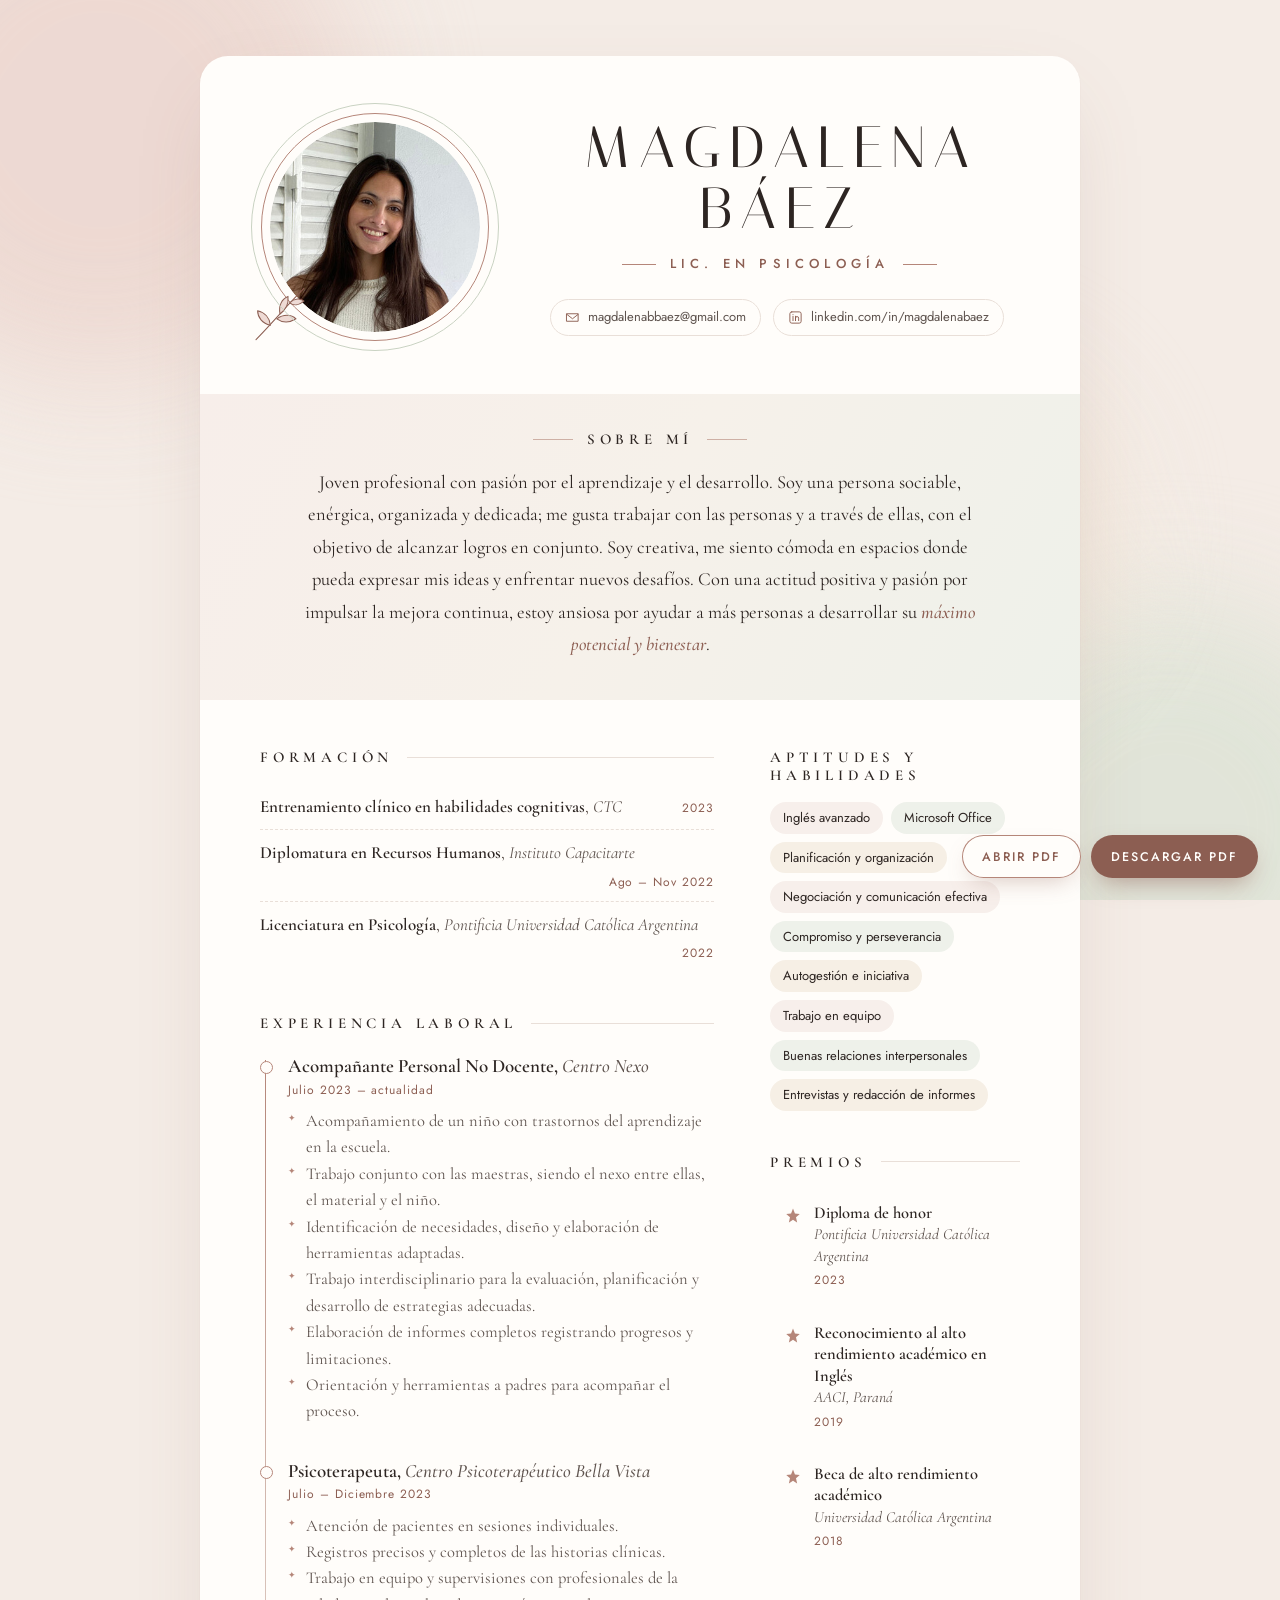
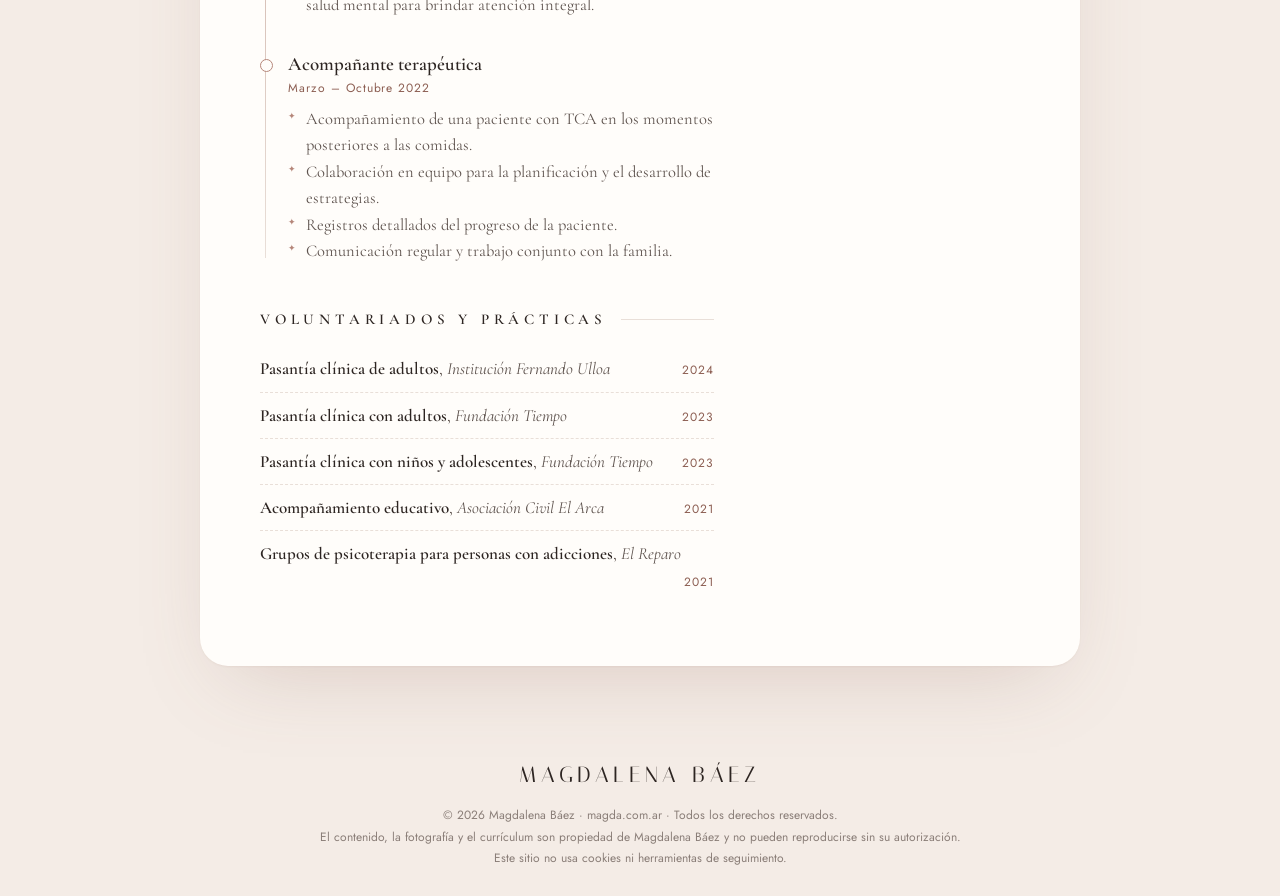
==== index.html @ 8ef75980 "feat: add resume page with intro animation" ====
<!DOCTYPE html>
<html lang="es">
<head>
<meta charset="UTF-8">
<meta name="viewport" content="width=device-width, initial-scale=1.0">
<title>Magdalena Báez — Lic. en Psicología</title>
<meta name="description" content="Currículum de Magdalena Báez, Licenciada en Psicología (Pontificia Universidad Católica Argentina).">
<link rel="icon" href="favicon.svg" type="image/svg+xml">
<link rel="icon" href="favicon-32.png" type="image/png" sizes="32x32">
<link rel="apple-touch-icon" href="apple-touch-icon.png">
<meta name="theme-color" content="#f4ece6">
<link rel="preconnect" href="https://fonts.googleapis.com">
<link rel="preconnect" href="https://fonts.gstatic.com" crossorigin>
<link href="https://fonts.googleapis.com/css2?family=Italiana&family=Cormorant+Garamond:ital,wght@0,400;0,500;0,600;1,400;1,500&family=Jost:wght@300;400;500&display=swap" rel="stylesheet">
<link rel="stylesheet" href="styles.css">
</head>
<body>

<div class="intro" aria-hidden="true">
	<svg class="intro-ring" viewBox="0 0 200 200"><circle cx="100" cy="100" r="92"/></svg>
	<div class="intro-mono"><span>M</span><span>B</span></div>
	<p class="intro-sub">Lic. en Psicología</p>
</div>

<div class="blobs" aria-hidden="true"><i></i><i></i><i></i></div>

<main class="sheet">

	<header class="top">
		<div class="photo">
			<img src="foto.jpg" alt="Magdalena Báez" width="330" height="411">
			<svg class="sprig" viewBox="0 0 80 80" aria-hidden="true"><path d="M10 72 C30 52 44 34 70 8"/><path d="M28 54 c-10 -2 -16 -10 -16 -18 c9 2 15 9 16 18Z"/><path d="M40 40 c-2 -10 2 -19 10 -22 c1 9 -3 17 -10 22Z"/><path d="M36 46 c8 -6 18 -6 24 0 c-8 5 -17 5 -24 0Z"/><path d="M52 26 c6 -6 14 -6 18 -2 c-6 5 -13 6 -18 2Z"/></svg>
		</div>
		<div class="id">
			<h1 class="name" aria-label="Magdalena Báez">Magdalena Báez</h1>
			<p class="role">Lic. en Psicología</p>
			<ul class="contact">
				<li><a href="mailto:magdalenabbaez@gmail.com"><svg viewBox="0 0 24 24" aria-hidden="true"><path d="M3 6h18v12H3z"/><path d="m3 7 9 7 9-7"/></svg>magdalenabbaez@gmail.com</a></li>
				<li><a href="https://www.linkedin.com/in/magdalenabaez" target="_blank" rel="noopener"><svg viewBox="0 0 24 24" aria-hidden="true"><rect x="3" y="3" width="18" height="18" rx="3"/><path d="M8 10v7M8 7v.01M12 17v-4a2.5 2.5 0 0 1 5 0v4M12 10v7"/></svg>linkedin.com/in/magdalenabaez</a></li>
			</ul>
		</div>
	</header>

	<section class="about r">
		<h2>Sobre mí</h2>
		<p>Joven profesional con pasión por el aprendizaje y el desarrollo. Soy una persona sociable, enérgica, organizada y dedicada; me gusta trabajar con las personas y a través de ellas, con el objetivo de alcanzar logros en conjunto. Soy creativa, me siento cómoda en espacios donde pueda expresar mis ideas y enfrentar nuevos desafíos. Con una actitud positiva y pasión por impulsar la mejora continua, estoy ansiosa por ayudar a más personas a desarrollar su <em>máximo potencial y bienestar</em>.</p>
	</section>

	<div class="cols">
		<div class="main">

			<section class="r">
				<h2>Formación</h2>
				<ul class="edu">
					<li><span><b>Entrenamiento clínico en habilidades cognitivas</b>, <i>CTC</i></span><span class="when">2023</span></li>
					<li><span><b>Diplomatura en Recursos Humanos</b>, <i>Instituto Capacitarte</i></span><span class="when">Ago – Nov 2022</span></li>
					<li><span><b>Licenciatura en Psicología</b>, <i>Pontificia Universidad Católica Argentina</i></span><span class="when">2022</span></li>
				</ul>
			</section>

			<section class="r">
				<h2>Experiencia laboral</h2>
				<div class="timeline">
					<article class="job">
						<h3>Acompañante Personal No Docente, <i>Centro Nexo</i></h3>
						<p class="when">Julio 2023 – actualidad</p>
						<ul>
							<li>Acompañamiento de un niño con trastornos del aprendizaje en la escuela.</li>
							<li>Trabajo conjunto con las maestras, siendo el nexo entre ellas, el material y el niño.</li>
							<li>Identificación de necesidades, diseño y elaboración de herramientas adaptadas.</li>
							<li>Trabajo interdisciplinario para la evaluación, planificación y desarrollo de estrategias adecuadas.</li>
							<li>Elaboración de informes completos registrando progresos y limitaciones.</li>
							<li>Orientación y herramientas a padres para acompañar el proceso.</li>
						</ul>
					</article>
					<article class="job">
						<h3>Psicoterapeuta, <i>Centro Psicoterapéutico Bella Vista</i></h3>
						<p class="when">Julio – Diciembre 2023</p>
						<ul>
							<li>Atención de pacientes en sesiones individuales.</li>
							<li>Registros precisos y completos de las historias clínicas.</li>
							<li>Trabajo en equipo y supervisiones con profesionales de la salud mental para brindar atención integral.</li>
						</ul>
					</article>
					<article class="job">
						<h3>Acompañante terapéutica</h3>
						<p class="when">Marzo – Octubre 2022</p>
						<ul>
							<li>Acompañamiento de una paciente con TCA en los momentos posteriores a las comidas.</li>
							<li>Colaboración en equipo para la planificación y el desarrollo de estrategias.</li>
							<li>Registros detallados del progreso de la paciente.</li>
							<li>Comunicación regular y trabajo conjunto con la familia.</li>
						</ul>
					</article>
				</div>
			</section>

			<section class="r">
				<h2>Voluntariados y prácticas</h2>
				<ul class="edu">
					<li><span><b>Pasantía clínica de adultos</b>, <i>Institución Fernando Ulloa</i></span><span class="when">2024</span></li>
					<li><span><b>Pasantía clínica con adultos</b>, <i>Fundación Tiempo</i></span><span class="when">2023</span></li>
					<li><span><b>Pasantía clínica con niños y adolescentes</b>, <i>Fundación Tiempo</i></span><span class="when">2023</span></li>
					<li><span><b>Acompañamiento educativo</b>, <i>Asociación Civil El Arca</i></span><span class="when">2021</span></li>
					<li><span><b>Grupos de psicoterapia para personas con adicciones</b>, <i>El Reparo</i></span><span class="when">2021</span></li>
				</ul>
			</section>

		</div>

		<aside class="side">
			<section class="r">
				<h2>Aptitudes y habilidades</h2>
				<ul class="chips">
					<li>Inglés avanzado</li>
					<li>Microsoft Office</li>
					<li>Planificación y organización</li>
					<li>Negociación y comunicación efectiva</li>
					<li>Compromiso y perseverancia</li>
					<li>Autogestión e iniciativa</li>
					<li>Trabajo en equipo</li>
					<li>Buenas relaciones interpersonales</li>
					<li>Entrevistas y redacción de informes</li>
				</ul>
			</section>

			<section class="r">
				<h2>Premios</h2>
				<ul class="awards">
					<li><b>Diploma de honor</b><i>Pontificia Universidad Católica Argentina</i><span class="when">2023</span></li>
					<li><b>Reconocimiento al alto rendimiento académico en Inglés</b><i>AACI, Paraná</i><span class="when">2019</span></li>
					<li><b>Beca de alto rendimiento académico</b><i>Universidad Católica Argentina</i><span class="when">2018</span></li>
				</ul>
			</section>
		</aside>
	</div>

</main>

<footer class="legal">
	<p class="sign">Magdalena Báez</p>
	<p>© <span class="year">2026</span> Magdalena Báez · magda.com.ar · Todos los derechos reservados.</p>
	<p>El contenido, la fotografía y el currículum son propiedad de Magdalena Báez y no pueden reproducirse sin su autorización.</p>
	<p>Este sitio no usa cookies ni herramientas de seguimiento.</p>
</footer>

<div class="actions">
	<a class="btn ghost" href="Magdalena-Baez-CV.pdf" target="_blank" rel="noopener">Abrir PDF</a>
	<a class="btn" href="Magdalena-Baez-CV.pdf" download>Descargar PDF</a>
</div>

<script>
document.querySelector('.year').textContent = new Date().getFullYear();

// Nombre letra por letra
const name = document.querySelector('.name');
let n = 0;
name.innerHTML = name.textContent.split(' ').map(w =>
	'<span class="word">' + [...w].map(c => `<span class="ch" aria-hidden="true" style="animation-delay:${2.05 + n++ * .045}s">${c}</span>`).join('') + '</span>'
).join(' ');

// Escalonado de las secciones
document.querySelectorAll('.r').forEach((el, i) => { el.style.animationDelay = `${2.5 + i * .12}s`; });

// La intro se saca del DOM cuando termina
const intro = document.querySelector('.intro');
intro.addEventListener('animationend', e => { if (e.target === intro) intro.remove(); });

// Los botones suben cuando aparece el footer
const actions = document.querySelector('.actions');
new IntersectionObserver(([e]) => {
	actions.style.translate = e.isIntersecting ? `0 -${Math.round(e.intersectionRect.height)}px` : '';
}, { threshold: [...Array(21).keys()].map(i => i / 20) }).observe(document.querySelector('.legal'));
</script>

</body>
</html>
---- styles.css ----
:root {
	--paper: #fffdfa;
	--desk: #f4ece6;
	--blush: #ecd6cf;
	--sage: #dde3d6;
	--sand: #f1e6d8;
	--rose: #b58679;
	--rose-deep: #8c5e52;
	--ink: #2d2522;
	--ink-soft: #5e534e;
	--line: #e9dfd8;
	--display: 'Italiana', serif;
	--serif: 'Cormorant Garamond', Georgia, serif;
	--sans: 'Jost', sans-serif;
	--ease: cubic-bezier(.2, .7, .1, 1);
	--soft: cubic-bezier(.65, 0, .35, 1);
}

* { margin: 0; padding: 0; box-sizing: border-box; }

body {
	background: var(--desk);
	min-height: 100vh;
	padding: 56px 16px 0;
	display: flex;
	flex-direction: column;
	font-family: var(--serif);
	color: var(--ink);
	-webkit-font-smoothing: antialiased;
	overflow-x: hidden;
}

a { color: inherit; text-decoration: none; }

::selection { background: var(--blush); }

/* ---------- Intro ---------- */

.intro {
	position: fixed;
	inset: 0;
	z-index: 50;
	background: var(--paper);
	display: grid;
	place-items: center;
	align-content: center;
	gap: 22px;
	animation: curtain 1s var(--soft) 1.7s both;
}

.intro-ring {
	position: absolute;
	width: 210px;
	height: 210px;
	top: 50%;
	left: 50%;
	translate: -50% calc(-50% - 18px);
	rotate: -90deg;
}

.intro-ring circle {
	fill: none;
	stroke: var(--rose);
	stroke-width: .8;
	stroke-dasharray: 580;
	stroke-dashoffset: 580;
	animation: draw 1.3s var(--soft) .1s forwards;
}

.intro-mono {
	font-family: var(--display);
	font-size: 74px;
	color: var(--ink);
	display: flex;
	gap: 6px;
	line-height: 1;
}

.intro-mono span { display: inline-block; animation: letterIn .9s var(--ease) both; }
.intro-mono span:nth-child(1) { animation-delay: .35s; }
.intro-mono span:nth-child(2) { animation-delay: .5s; }

.intro-sub {
	font-family: var(--sans);
	font-weight: 400;
	font-size: 11px;
	letter-spacing: .42em;
	text-transform: uppercase;
	color: var(--rose-deep);
	padding-left: .42em;
	animation: fade .8s ease .85s both;
}

/* ---------- Fondo ---------- */

.blobs { position: fixed; inset: 0; z-index: -1; overflow: hidden; pointer-events: none; }

.blobs i {
	position: absolute;
	border-radius: 50%;
	filter: blur(60px);
	opacity: .85;
	animation: float 18s ease-in-out infinite alternate;
}

.blobs i:nth-child(1) { width: 520px; height: 520px; background: var(--blush); top: -140px; left: -160px; }
.blobs i:nth-child(2) { width: 460px; height: 460px; background: var(--sage); bottom: -160px; right: -120px; animation-duration: 22s; animation-delay: -6s; }
.blobs i:nth-child(3) { width: 340px; height: 340px; background: var(--sand); top: 40%; left: 60%; animation-duration: 26s; animation-delay: -12s; }

/* ---------- Hoja ---------- */

.sheet {
	width: 880px;
	max-width: 100%;
	margin: 0 auto;
	background: var(--paper);
	border-radius: 28px;
	padding: 56px 60px 64px;
	position: relative;
	box-shadow: 0 1px 2px #8c5e5212, 0 30px 80px -30px #8c5e5240;
	animation: sheetIn 1s var(--ease) 1.85s both;
}

/* ---------- Encabezado ---------- */

.top {
	display: grid;
	grid-template-columns: 230px 1fr;
	gap: 44px;
	align-items: center;
}

.photo {
	position: relative;
	width: 210px;
	aspect-ratio: 1;
	margin: 10px;
}

.photo img {
	display: block;
	width: 100%;
	height: 100%;
	object-fit: cover;
	object-position: 50% 22%;
	border-radius: 50%;
	animation: bloom 1.2s var(--soft) 2s both;
	transition: transform .8s var(--ease), filter .8s;
	filter: saturate(.92);
}

.photo:hover img { transform: scale(1.03); filter: saturate(1.05); }

.photo::before, .photo::after {
	content: '';
	position: absolute;
	border-radius: 50%;
	pointer-events: none;
	transition: transform .8s var(--ease);
}

.photo::before { inset: -9px; border: 1px solid var(--rose); animation: ring .9s var(--ease) 2.5s both; }
.photo::after { inset: -19px; border: 1px solid #c9d2c2; animation: ring .9s var(--ease) 2.65s both; }

.photo:hover::before { transform: scale(1.025); }
.photo:hover::after { transform: scale(1.045); }

.sprig {
	position: absolute;
	width: 64px;
	height: 64px;
	bottom: -14px;
	left: -22px;
	fill: none;
	stroke: var(--rose-deep);
	stroke-width: 1.3;
	stroke-linecap: round;
	stroke-linejoin: round;
}

.sprig path { stroke-dasharray: 120; stroke-dashoffset: 120; animation: drawSprig 1.6s var(--soft) 2.8s forwards; }
.sprig path + path { fill: var(--blush); fill-opacity: 0; animation: drawSprig 1.6s var(--soft) 3s forwards, leaf .8s ease 3.8s forwards; }

.id { text-align: center; }

.name {
	font-family: var(--display);
	font-weight: 400;
	font-size: 58px;
	line-height: 1.05;
	letter-spacing: .14em;
	text-transform: uppercase;
	color: var(--ink);
	padding-left: .14em;
}

.name .word { display: inline-block; white-space: nowrap; }
.name .ch { display: inline-block; animation: letterIn .8s var(--ease) both; }

.role {
	font-family: var(--sans);
	font-weight: 500;
	font-size: 13px;
	letter-spacing: .4em;
	text-transform: uppercase;
	color: var(--rose-deep);
	margin-top: 14px;
	padding-left: .4em;
	display: flex;
	align-items: center;
	justify-content: center;
	gap: 14px;
	animation: fade .8s ease 2.75s both;
}

.role::before, .role::after {
	content: '';
	width: 34px;
	height: 1px;
	background: var(--rose);
	transform-origin: center;
	animation: grow .8s var(--ease) 2.9s both;
}

.contact {
	list-style: none;
	display: flex;
	flex-wrap: wrap;
	justify-content: center;
	gap: 8px 12px;
	margin-top: 24px;
	animation: up .7s var(--ease) 2.95s both;
}

.contact a {
	display: inline-flex;
	align-items: center;
	gap: 8px;
	font-family: var(--sans);
	font-size: 13px;
	font-weight: 400;
	color: var(--ink-soft);
	padding: 7px 14px;
	border-radius: 999px;
	border: 1px solid var(--line);
	transition: background .3s, border-color .3s, color .3s, transform .3s var(--ease);
}

.contact a:hover { background: var(--blush); border-color: var(--blush); color: var(--ink); transform: translateY(-2px); }

.contact svg { width: 15px; height: 15px; fill: none; stroke: var(--rose-deep); stroke-width: 1.5; stroke-linecap: round; stroke-linejoin: round; }

/* ---------- Secciones ---------- */

h2 {
	font-family: var(--serif);
	font-weight: 600;
	font-size: 15px;
	letter-spacing: .32em;
	text-transform: uppercase;
	color: var(--ink);
	margin-bottom: 18px;
	display: flex;
	align-items: center;
	gap: 14px;
}

h2::after { content: ''; flex: 1; height: 1px; background: var(--line); }

p, li { font-size: 17px; line-height: 1.6; color: var(--ink-soft); }

i, em { font-style: italic; }

.about {
	margin: 52px -60px 0;
	padding: 36px 90px 40px;
	background: linear-gradient(120deg, #f7eeea 0%, #f6f1ea 50%, #eef1ea 100%);
	text-align: center;
	position: relative;
}

.about h2 { justify-content: center; }
.about h2::after, .about h2::before { content: ''; flex: 0 0 40px; height: 1px; background: var(--rose); opacity: .6; }

.about p { font-size: 18.5px; line-height: 1.75; color: var(--ink); }
.about em { color: var(--rose-deep); font-weight: 500; }

.cols {
	display: grid;
	grid-template-columns: 1fr 250px;
	gap: 56px;
	margin-top: 48px;
}

.cols section + section { margin-top: 42px; }

.when {
	font-family: var(--sans);
	font-size: 12px;
	font-weight: 400;
	letter-spacing: .08em;
	color: var(--rose-deep);
	white-space: nowrap;
}

.edu { list-style: none; }

.edu li {
	justify-content: space-between;
	display: flex;
	align-items: baseline;
	gap: 6px;
	flex-wrap: wrap;
	padding: 9px 0;
	border-bottom: 1px dashed var(--line);
}

.edu li:last-child { border-bottom: none; }
.edu b { font-weight: 600; color: var(--ink); }
.edu .when { margin-left: auto; padding-left: 12px; }

.timeline { position: relative; padding-left: 28px; }

.timeline::before {
	content: '';
	position: absolute;
	left: 5px;
	top: 10px;
	bottom: 10px;
	width: 1px;
	background: linear-gradient(var(--rose), var(--line));
}

.job { position: relative; padding: 4px 0; }
.job + .job { margin-top: 26px; }

.job::before {
	content: '';
	position: absolute;
	left: -28px;
	top: 11px;
	width: 11px;
	height: 11px;
	border-radius: 50%;
	background: var(--paper);
	border: 1.5px solid var(--rose);
	transition: background .3s, transform .3s var(--ease);
}

.job:hover::before { background: var(--rose); transform: scale(1.25); }

.job h3 { font-weight: 600; font-size: 19px; line-height: 1.3; color: var(--ink); }
.job h3 i { font-weight: 500; color: var(--ink-soft); }
.job .when { margin: 2px 0 8px; }

.job ul { list-style: none; }
.job li { position: relative; padding-left: 18px; font-size: 16.5px; }
.job li::before { content: '✦'; position: absolute; left: 0; top: 4px; font-size: 9px; color: var(--rose); }

.chips { list-style: none; display: flex; flex-wrap: wrap; gap: 8px; }

.chips li {
	font-family: var(--sans);
	font-size: 13px;
	font-weight: 400;
	line-height: 1.35;
	color: var(--ink);
	padding: 7px 13px;
	border-radius: 999px;
	background: #f7efeb;
	transition: background .3s, transform .3s var(--ease);
	cursor: default;
}

.chips li:nth-child(3n+2) { background: #eef1ea; }
.chips li:nth-child(3n) { background: #f6efe5; }
.chips li:hover { background: var(--blush); transform: translateY(-2px) rotate(-1deg); }

.awards { list-style: none; }

.awards li {
	display: flex;
	flex-direction: column;
	padding: 14px 16px 14px 44px;
	position: relative;
	border-radius: 16px;
	transition: background .3s;
}

.awards li + li { margin-top: 4px; }
.awards li:hover { background: #faf4f0; }

.awards li::before {
	content: '';
	position: absolute;
	left: 14px;
	top: 18px;
	width: 18px;
	height: 18px;
	background: var(--rose);
	-webkit-mask: url("data:image/svg+xml,%3Csvg xmlns='http://www.w3.org/2000/svg' viewBox='0 0 24 24'%3E%3Cpath d='M12 2l2.6 6.6L21 9.3l-5 4.4 1.5 6.8L12 17l-5.5 3.5L8 13.7 3 9.3l6.4-.7z'/%3E%3C/svg%3E") center / contain no-repeat;
	        mask: url("data:image/svg+xml,%3Csvg xmlns='http://www.w3.org/2000/svg' viewBox='0 0 24 24'%3E%3Cpath d='M12 2l2.6 6.6L21 9.3l-5 4.4 1.5 6.8L12 17l-5.5 3.5L8 13.7 3 9.3l6.4-.7z'/%3E%3C/svg%3E") center / contain no-repeat;
	transition: transform .5s var(--ease);
}

.awards li:hover::before { transform: rotate(72deg) scale(1.1); }

.awards b { font-weight: 600; font-size: 16.5px; line-height: 1.3; color: var(--ink); }
.awards i { font-size: 15.5px; line-height: 1.4; }
.awards .when { margin-top: 4px; }

.r { animation: up .8s var(--ease) both; }

/* ---------- Botones ---------- */

.actions {
	position: fixed;
	right: 22px;
	bottom: 22px;
	z-index: 10;
	display: flex;
	gap: 10px;
	transition: translate .2s ease-out;
	animation: up .6s var(--ease) 3.2s both;
}

.btn {
	font-family: var(--sans);
	font-weight: 500;
	font-size: 12.5px;
	letter-spacing: .16em;
	text-transform: uppercase;
	color: var(--paper);
	background: var(--rose-deep);
	padding: 13px 20px 12px;
	border-radius: 999px;
	box-shadow: 0 10px 24px -8px #8c5e5299;
	transition: transform .3s var(--ease), background .3s;
}

.btn:hover { transform: translateY(-2px); background: #7a5045; }

.btn.ghost {
	background: var(--paper);
	color: var(--rose-deep);
	box-shadow: 0 10px 24px -10px #8c5e5266, inset 0 0 0 1px var(--rose);
}

.btn.ghost:hover { background: #fbf3ef; }

/* ---------- Footer ---------- */

.legal {
	max-width: 880px;
	margin: auto auto 0;
	padding: 90px 20px 26px;
	text-align: center;
	font-family: var(--sans);
	font-size: 12px;
	line-height: 1.8;
	color: #8a7e78;
}

.legal p { font-size: inherit; line-height: inherit; color: inherit; }

.legal .sign {
	font-family: var(--display);
	font-size: 22px;
	letter-spacing: .2em;
	text-transform: uppercase;
	color: var(--ink);
	margin-bottom: 10px;
}

/* ---------- Animaciones ---------- */

@keyframes curtain { to { clip-path: inset(0 0 100% 0); } }
@keyframes draw { to { stroke-dashoffset: 0; } }
@keyframes drawSprig { to { stroke-dashoffset: 0; } }
@keyframes leaf { to { fill-opacity: .9; } }
@keyframes letterIn { from { opacity: 0; transform: translateY(.45em); filter: blur(6px); } to { opacity: 1; transform: none; filter: none; } }
@keyframes sheetIn { from { opacity: 0; transform: translateY(50px) scale(.98); } to { opacity: 1; transform: none; } }
@keyframes bloom { from { clip-path: circle(0% at 50% 50%); transform: scale(1.12); } to { clip-path: circle(50% at 50% 50%); transform: none; } }
@keyframes ring { from { opacity: 0; transform: scale(.85); } to { opacity: 1; transform: none; } }
@keyframes grow { from { transform: scaleX(0); } to { transform: scaleX(1); } }
@keyframes fade { from { opacity: 0; } to { opacity: 1; } }
@keyframes up { from { opacity: 0; transform: translateY(18px); } to { opacity: 1; transform: none; } }
@keyframes float { from { transform: translate(0, 0) scale(1); } to { transform: translate(60px, 40px) scale(1.12); } }

@media (prefers-reduced-motion: reduce) {
	.intro { display: none; }
	*, *::before, *::after { animation: none !important; transition: none !important; }
	.sprig path { stroke-dashoffset: 0; }
	.sprig path + path { fill-opacity: .9; }
}

/* ---------- Mobile ---------- */

@media screen and (max-width: 780px) {
	body { padding: 0; }
	.sheet { border-radius: 0 0 28px 28px; padding: 44px 24px 48px; }
	.top { grid-template-columns: 1fr; gap: 34px; justify-items: center; }
	.photo { width: 190px; }
	.name { font-size: 40px; letter-spacing: .1em; }
	.role { font-size: 11.5px; letter-spacing: .3em; }
	.role::before, .role::after { width: 20px; }
	.about { margin: 44px -24px 0; padding: 30px 24px 34px; }
	.about p { font-size: 17.5px; }
	.cols { grid-template-columns: 1fr; gap: 42px; }
	.edu .when { margin-left: 0; padding-left: 0; width: 100%; }
	.legal { padding-bottom: 96px; }
	.actions { left: 16px; right: 16px; bottom: 16px; justify-content: center; }
	.btn { flex: 1; text-align: center; padding: 13px 10px 12px; font-size: 11.5px; letter-spacing: .12em; }
}

@media screen and (max-width: 380px) {
	.name { font-size: 34px; }
}

/* ---------- 404 ---------- */

.lost {
	min-height: calc(100vh - 80px);
	display: flex;
	flex-direction: column;
	justify-content: center;
	align-items: center;
	text-align: center;
	max-width: 520px;
	margin: 0 auto;
	padding: 0 8px 8vh;
}

.lost h1 { font-family: var(--display); font-weight: 400; font-size: 40px; letter-spacing: .08em; color: var(--ink); }
.lost p { margin-top: 10px; }
.lost a { color: var(--rose-deep); font-family: var(--sans); font-size: 14px; letter-spacing: .14em; text-transform: uppercase; border-bottom: 1px solid var(--rose); }
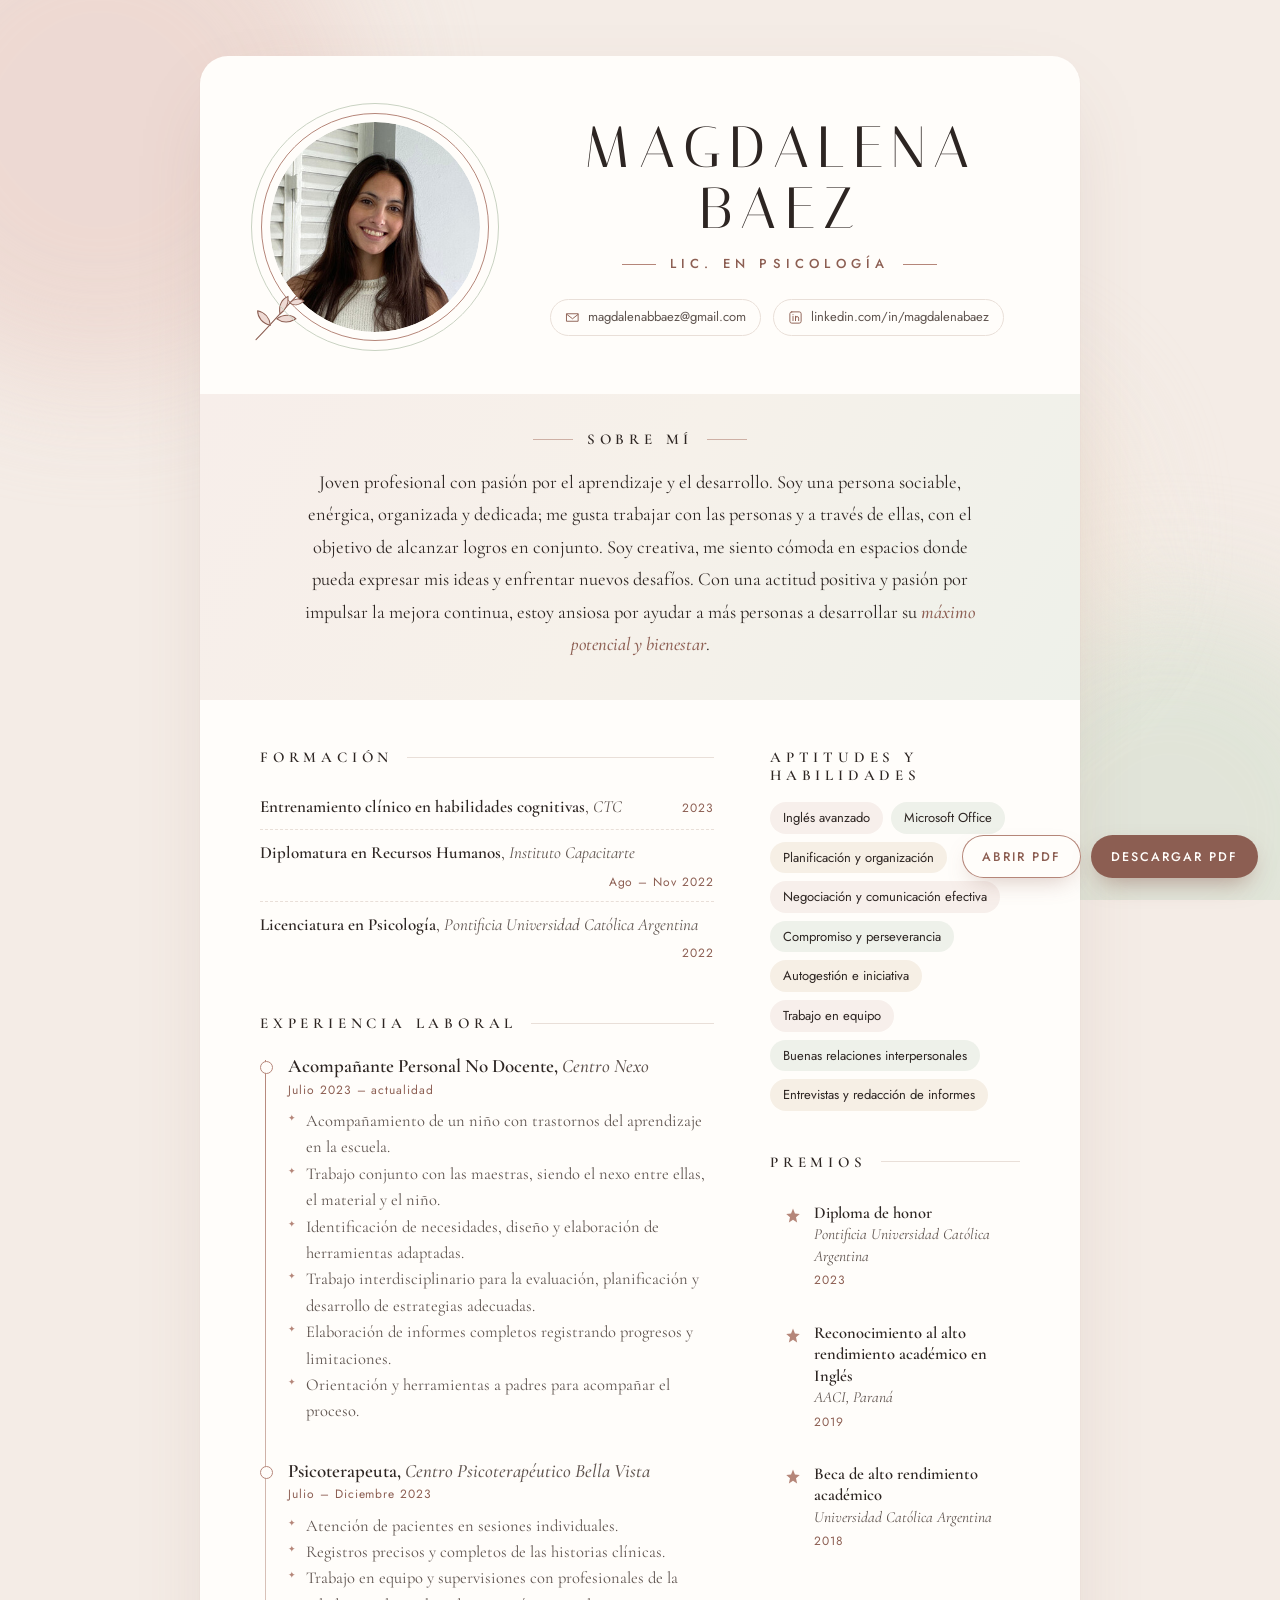
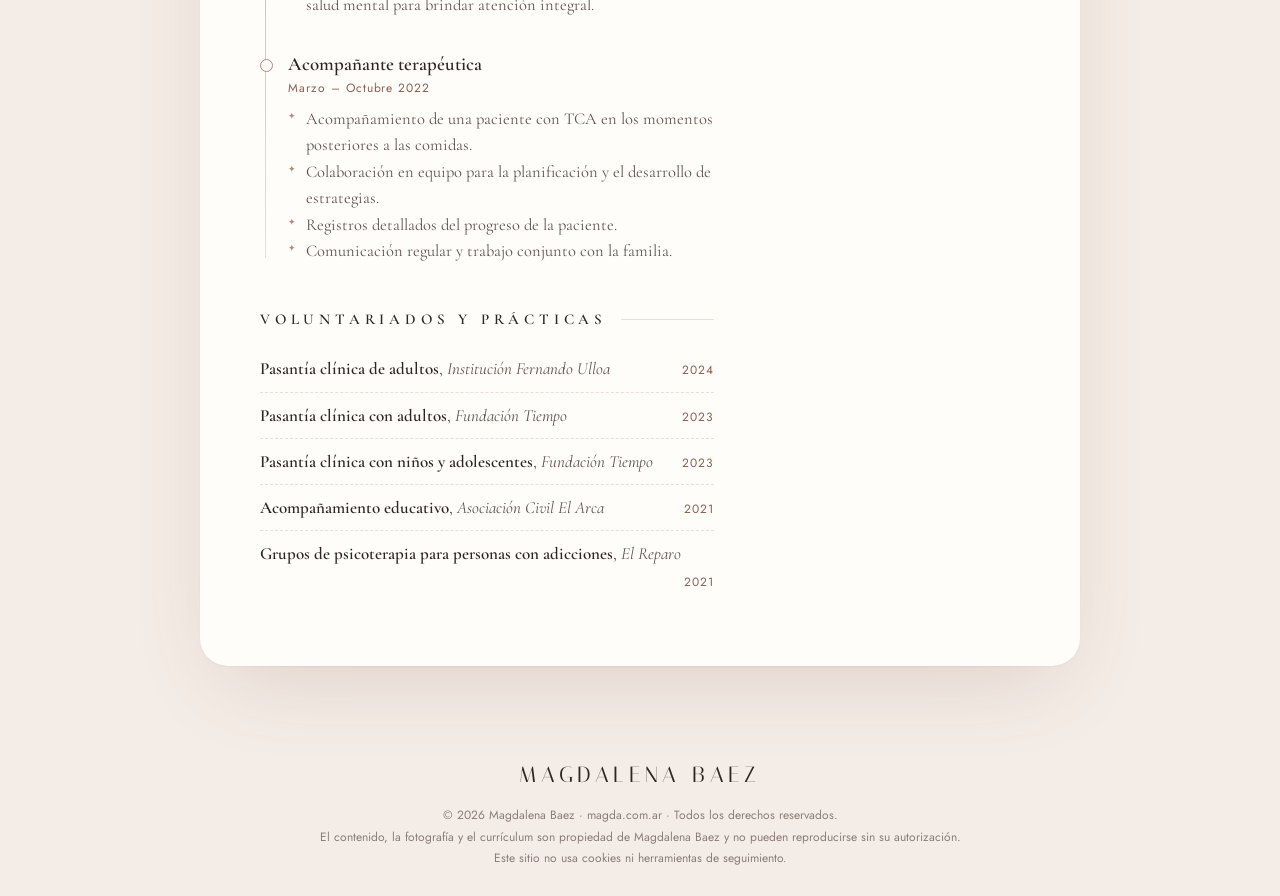
==== commit ac134dc3: "feat: replace intro with typewriter animation Also fix curtain transition and drop accent from surna" ====
--- a/index.html
+++ b/index.html
@@ -3,23 +3,24 @@
 <head>
 <meta charset="UTF-8">
 <meta name="viewport" content="width=device-width, initial-scale=1.0">
-<title>Magdalena Báez — Lic. en Psicología</title>
-<meta name="description" content="Currículum de Magdalena Báez, Licenciada en Psicología (Pontificia Universidad Católica Argentina).">
+<title>Magdalena Baez — Lic. en Psicología</title>
+<meta name="description" content="Currículum de Magdalena Baez, Licenciada en Psicología (Pontificia Universidad Católica Argentina).">
 <link rel="icon" href="favicon.svg" type="image/svg+xml">
 <link rel="icon" href="favicon-32.png" type="image/png" sizes="32x32">
 <link rel="apple-touch-icon" href="apple-touch-icon.png">
 <meta name="theme-color" content="#f4ece6">
 <link rel="preconnect" href="https://fonts.googleapis.com">
 <link rel="preconnect" href="https://fonts.gstatic.com" crossorigin>
-<link href="https://fonts.googleapis.com/css2?family=Italiana&family=Cormorant+Garamond:ital,wght@0,400;0,500;0,600;1,400;1,500&family=Jost:wght@300;400;500&display=swap" rel="stylesheet">
+<link href="https://fonts.googleapis.com/css2?family=Italiana&family=Cutive+Mono&family=Cormorant+Garamond:ital,wght@0,400;0,500;0,600;1,400;1,500&family=Jost:wght@300;400;500&display=swap" rel="stylesheet">
 <link rel="stylesheet" href="styles.css">
 </head>
 <body>
 
 <div class="intro" aria-hidden="true">
-	<svg class="intro-ring" viewBox="0 0 200 200"><circle cx="100" cy="100" r="92"/></svg>
-	<div class="intro-mono"><span>M</span><span>B</span></div>
-	<p class="intro-sub">Lic. en Psicología</p>
+	<div class="intro-type">
+		<div class="intro-name" data-type="Magdalena Baez" data-start=".3" data-step=".065"></div>
+		<div class="intro-sub" data-type="Licenciada en Psicología" data-start="1.4" data-step=".035"></div>
+	</div>
 </div>
 
 <div class="blobs" aria-hidden="true"><i></i><i></i><i></i></div>
@@ -28,11 +29,11 @@
 
 	<header class="top">
 		<div class="photo">
-			<img src="foto.jpg" alt="Magdalena Báez" width="330" height="411">
+			<img src="foto.jpg" alt="Magdalena Baez" width="330" height="411">
 			<svg class="sprig" viewBox="0 0 80 80" aria-hidden="true"><path d="M10 72 C30 52 44 34 70 8"/><path d="M28 54 c-10 -2 -16 -10 -16 -18 c9 2 15 9 16 18Z"/><path d="M40 40 c-2 -10 2 -19 10 -22 c1 9 -3 17 -10 22Z"/><path d="M36 46 c8 -6 18 -6 24 0 c-8 5 -17 5 -24 0Z"/><path d="M52 26 c6 -6 14 -6 18 -2 c-6 5 -13 6 -18 2Z"/></svg>
 		</div>
 		<div class="id">
-			<h1 class="name" aria-label="Magdalena Báez">Magdalena Báez</h1>
+			<h1 class="name" aria-label="Magdalena Baez">Magdalena Baez</h1>
 			<p class="role">Lic. en Psicología</p>
 			<ul class="contact">
 				<li><a href="mailto:magdalenabbaez@gmail.com"><svg viewBox="0 0 24 24" aria-hidden="true"><path d="M3 6h18v12H3z"/><path d="m3 7 9 7 9-7"/></svg>magdalenabbaez@gmail.com</a></li>
@@ -138,9 +139,9 @@
 </main>
 
 <footer class="legal">
-	<p class="sign">Magdalena Báez</p>
-	<p>© <span class="year">2026</span> Magdalena Báez · magda.com.ar · Todos los derechos reservados.</p>
-	<p>El contenido, la fotografía y el currículum son propiedad de Magdalena Báez y no pueden reproducirse sin su autorización.</p>
+	<p class="sign">Magdalena Baez</p>
+	<p>© <span class="year">2026</span> Magdalena Baez · magda.com.ar · Todos los derechos reservados.</p>
+	<p>El contenido, la fotografía y el currículum son propiedad de Magdalena Baez y no pueden reproducirse sin su autorización.</p>
 	<p>Este sitio no usa cookies ni herramientas de seguimiento.</p>
 </footer>
 
@@ -156,11 +157,19 @@
 const name = document.querySelector('.name');
 let n = 0;
 name.innerHTML = name.textContent.split(' ').map(w =>
-	'<span class="word">' + [...w].map(c => `<span class="ch" aria-hidden="true" style="animation-delay:${2.05 + n++ * .045}s">${c}</span>`).join('') + '</span>'
+	'<span class="word">' + [...w].map(c => `<span class="ch" aria-hidden="true" style="animation-delay:${2.85 + n++ * .045}s">${c}</span>`).join('') + '</span>'
 ).join(' ');
 
 // Escalonado de las secciones
-document.querySelectorAll('.r').forEach((el, i) => { el.style.animationDelay = `${2.5 + i * .12}s`; });
+document.querySelectorAll('.r').forEach((el, i) => { el.style.animationDelay = `${3.3 + i * .12}s`; });
+
+// La intro se tipea letra por letra
+document.querySelectorAll('[data-type]').forEach(el => {
+	const start = +el.dataset.start, step = +el.dataset.step;
+	el.innerHTML = [...el.dataset.type].map((c, i) =>
+		`<span class="c" style="animation-delay:${(start + i * step).toFixed(3)}s">${c === ' ' ? '&nbsp;' : c}</span>`
+	).join('') + '<span class="cur">|</span>';
+});
 
 // La intro se saca del DOM cuando termina
 const intro = document.querySelector('.intro');
--- a/styles.css
+++ b/styles.css
@@ -12,6 +12,7 @@
 	--display: 'Italiana', serif;
 	--serif: 'Cormorant Garamond', Georgia, serif;
 	--sans: 'Jost', sans-serif;
+	--type: 'Cutive Mono', 'Courier New', monospace;
 	--ease: cubic-bezier(.2, .7, .1, 1);
 	--soft: cubic-bezier(.65, 0, .35, 1);
 }
@@ -43,53 +44,17 @@
 	background: var(--paper);
 	display: grid;
 	place-items: center;
-	align-content: center;
-	gap: 22px;
-	animation: curtain 1s var(--soft) 1.7s both;
-}
-
-.intro-ring {
-	position: absolute;
-	width: 210px;
-	height: 210px;
-	top: 50%;
-	left: 50%;
-	translate: -50% calc(-50% - 18px);
-	rotate: -90deg;
-}
-
-.intro-ring circle {
-	fill: none;
-	stroke: var(--rose);
-	stroke-width: .8;
-	stroke-dasharray: 580;
-	stroke-dashoffset: 580;
-	animation: draw 1.3s var(--soft) .1s forwards;
-}
-
-.intro-mono {
-	font-family: var(--display);
-	font-size: 74px;
-	color: var(--ink);
-	display: flex;
-	gap: 6px;
-	line-height: 1;
-}
-
-.intro-mono span { display: inline-block; animation: letterIn .9s var(--ease) both; }
-.intro-mono span:nth-child(1) { animation-delay: .35s; }
-.intro-mono span:nth-child(2) { animation-delay: .5s; }
-
-.intro-sub {
-	font-family: var(--sans);
-	font-weight: 400;
-	font-size: 11px;
-	letter-spacing: .42em;
-	text-transform: uppercase;
-	color: var(--rose-deep);
-	padding-left: .42em;
-	animation: fade .8s ease .85s both;
-}
+	animation: curtain 1s var(--soft) 2.5s both;
+}
+
+.intro-type { font-family: var(--type); color: var(--ink); white-space: nowrap; }
+.intro-name { font-size: 46px; line-height: 1.2; }
+.intro-sub { font-size: 19px; color: var(--rose-deep); margin-top: 10px; }
+
+.intro .c { animation: show 1ms linear both; }
+.intro .cur { color: var(--rose); margin-left: 1px; }
+.intro-name .cur { animation: blink .8s steps(1) infinite, gone 1ms linear 1.3s forwards; }
+.intro-sub .cur { animation: blink .8s steps(1) infinite, show 1ms linear 1.35s both; }
 
 /* ---------- Fondo ---------- */
 
@@ -118,7 +83,7 @@
 	padding: 56px 60px 64px;
 	position: relative;
 	box-shadow: 0 1px 2px #8c5e5212, 0 30px 80px -30px #8c5e5240;
-	animation: sheetIn 1s var(--ease) 1.85s both;
+	animation: sheetIn 1s var(--ease) 2.65s both;
 }
 
 /* ---------- Encabezado ---------- */
@@ -144,7 +109,7 @@
 	object-fit: cover;
 	object-position: 50% 22%;
 	border-radius: 50%;
-	animation: bloom 1.2s var(--soft) 2s both;
+	animation: bloom 1.2s var(--soft) 2.8s both;
 	transition: transform .8s var(--ease), filter .8s;
 	filter: saturate(.92);
 }
@@ -159,8 +124,8 @@
 	transition: transform .8s var(--ease);
 }
 
-.photo::before { inset: -9px; border: 1px solid var(--rose); animation: ring .9s var(--ease) 2.5s both; }
-.photo::after { inset: -19px; border: 1px solid #c9d2c2; animation: ring .9s var(--ease) 2.65s both; }
+.photo::before { inset: -9px; border: 1px solid var(--rose); animation: ring .9s var(--ease) 3.3s both; }
+.photo::after { inset: -19px; border: 1px solid #c9d2c2; animation: ring .9s var(--ease) 3.45s both; }
 
 .photo:hover::before { transform: scale(1.025); }
 .photo:hover::after { transform: scale(1.045); }
@@ -178,8 +143,8 @@
 	stroke-linejoin: round;
 }
 
-.sprig path { stroke-dasharray: 120; stroke-dashoffset: 120; animation: drawSprig 1.6s var(--soft) 2.8s forwards; }
-.sprig path + path { fill: var(--blush); fill-opacity: 0; animation: drawSprig 1.6s var(--soft) 3s forwards, leaf .8s ease 3.8s forwards; }
+.sprig path { stroke-dasharray: 120; stroke-dashoffset: 120; animation: drawSprig 1.6s var(--soft) 3.6s forwards; }
+.sprig path + path { fill: var(--blush); fill-opacity: 0; animation: drawSprig 1.6s var(--soft) 3.8s forwards, leaf .8s ease 4.6s forwards; }
 
 .id { text-align: center; }
 
@@ -210,7 +175,7 @@
 	align-items: center;
 	justify-content: center;
 	gap: 14px;
-	animation: fade .8s ease 2.75s both;
+	animation: fade .8s ease 3.55s both;
 }
 
 .role::before, .role::after {
@@ -219,7 +184,7 @@
 	height: 1px;
 	background: var(--rose);
 	transform-origin: center;
-	animation: grow .8s var(--ease) 2.9s both;
+	animation: grow .8s var(--ease) 3.7s both;
 }
 
 .contact {
@@ -229,7 +194,7 @@
 	justify-content: center;
 	gap: 8px 12px;
 	margin-top: 24px;
-	animation: up .7s var(--ease) 2.95s both;
+	animation: up .7s var(--ease) 3.75s both;
 }
 
 .contact a {
@@ -421,7 +386,7 @@
 	display: flex;
 	gap: 10px;
 	transition: translate .2s ease-out;
-	animation: up .6s var(--ease) 3.2s both;
+	animation: up .6s var(--ease) 4s both;
 }
 
 .btn {
@@ -474,8 +439,10 @@
 
 /* ---------- Animaciones ---------- */
 
-@keyframes curtain { to { clip-path: inset(0 0 100% 0); } }
-@keyframes draw { to { stroke-dashoffset: 0; } }
+@keyframes curtain { from { clip-path: inset(0 0 0 0); } to { clip-path: inset(0 0 100% 0); } }
+@keyframes show { from { font-size: 0; } to { font-size: 1em; } }
+@keyframes gone { to { font-size: 0; } }
+@keyframes blink { 0% { opacity: 1; } 50% { opacity: 0; } }
 @keyframes drawSprig { to { stroke-dashoffset: 0; } }
 @keyframes leaf { to { fill-opacity: .9; } }
 @keyframes letterIn { from { opacity: 0; transform: translateY(.45em); filter: blur(6px); } to { opacity: 1; transform: none; filter: none; } }
@@ -513,6 +480,11 @@
 	.btn { flex: 1; text-align: center; padding: 13px 10px 12px; font-size: 11.5px; letter-spacing: .12em; }
 }
 
+@media screen and (max-width: 500px) {
+	.intro-name { font-size: 30px; }
+	.intro-sub { font-size: 14px; }
+}
+
 @media screen and (max-width: 380px) {
 	.name { font-size: 34px; }
 }
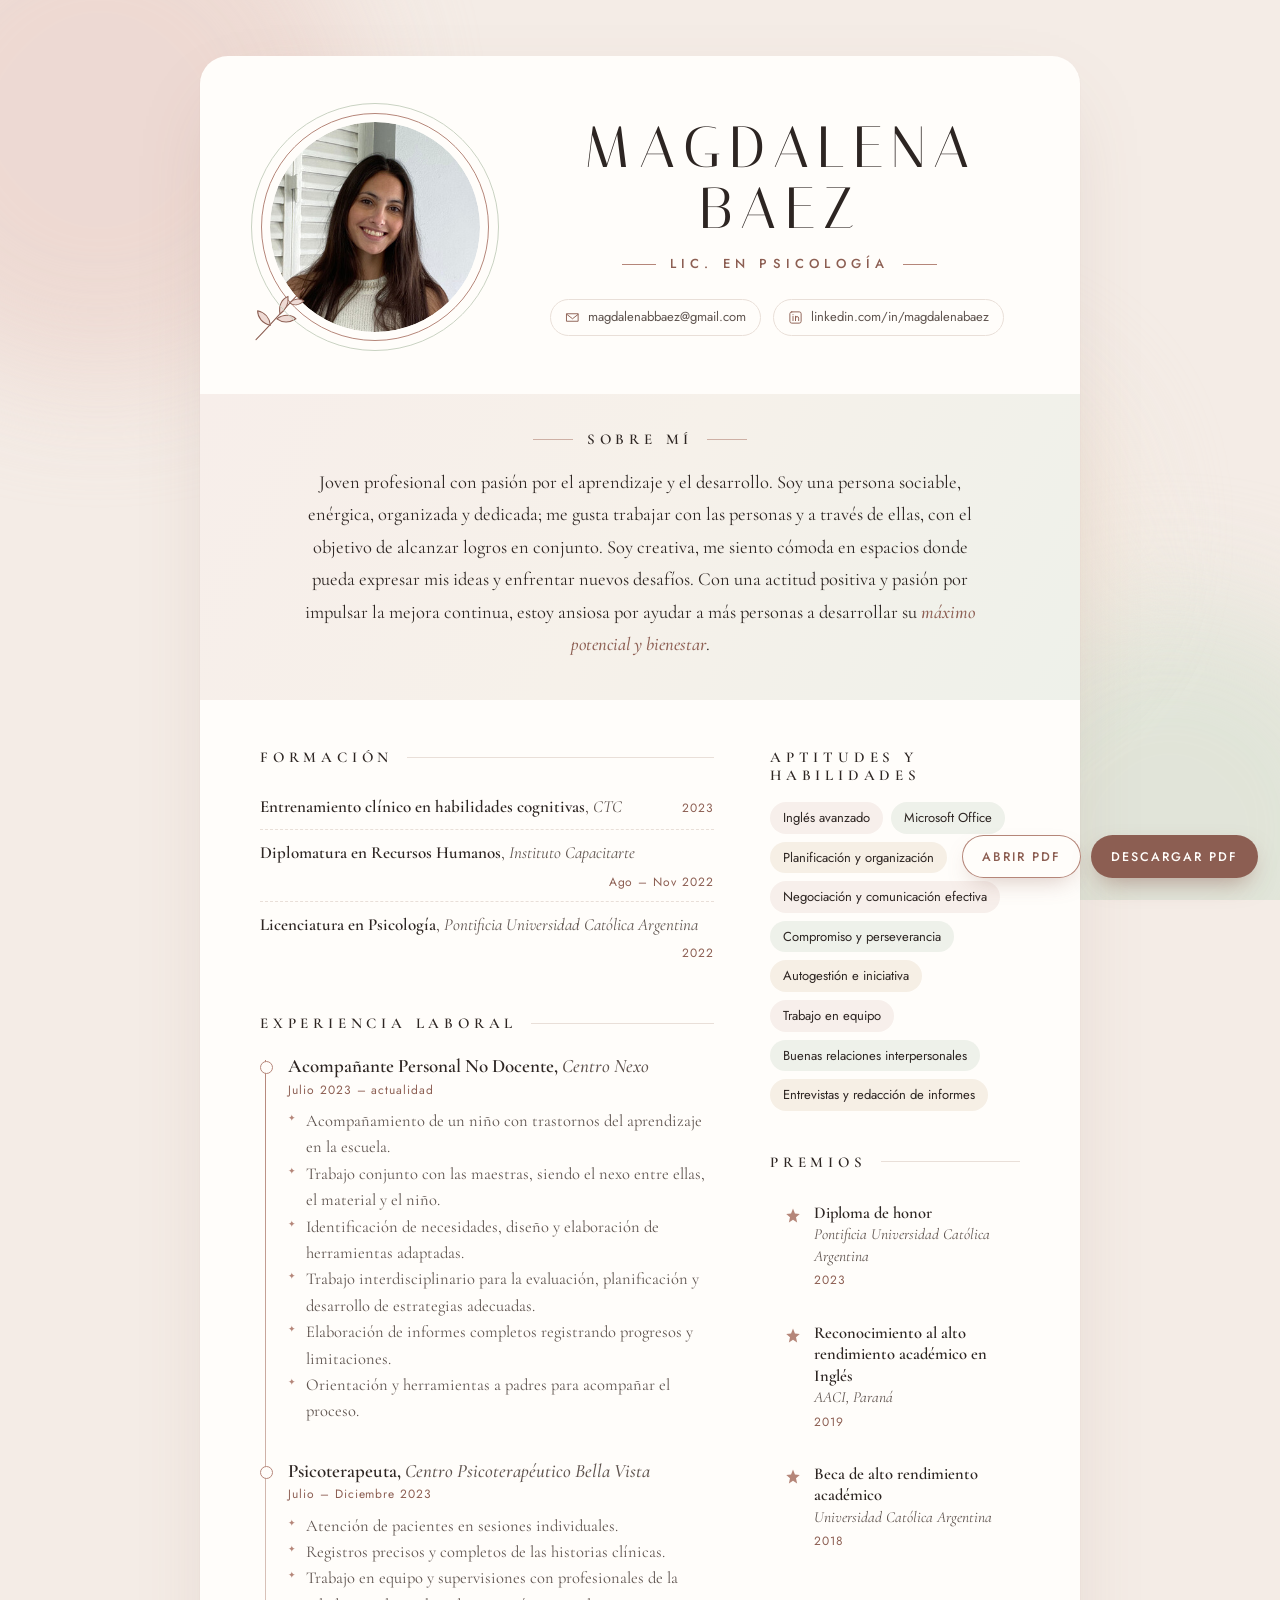
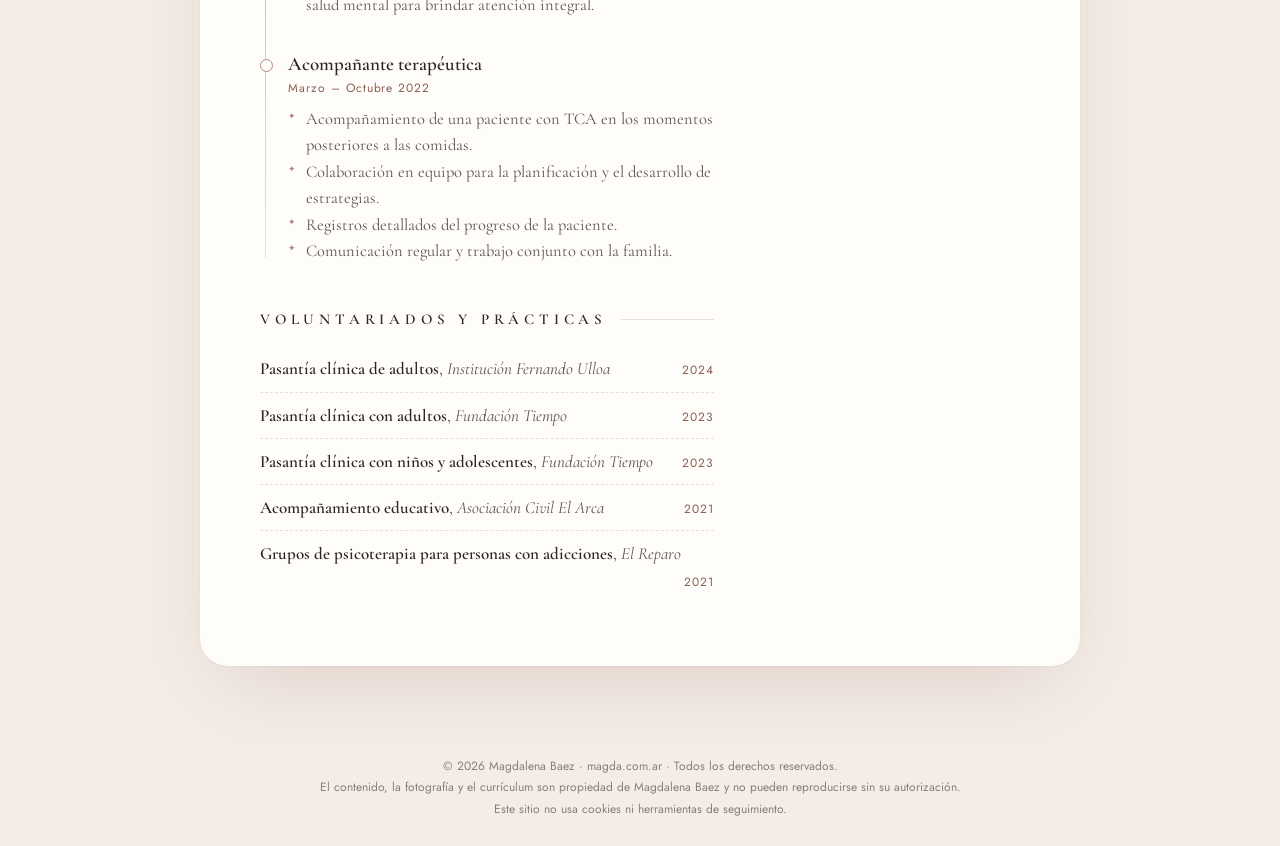
==== commit 6753780e: "footer without MAGDALENA BAEZ." ====
--- a/index.html
+++ b/index.html
@@ -139,15 +139,14 @@
 </main>
 
 <footer class="legal">
-	<p class="sign">Magdalena Baez</p>
 	<p>© <span class="year">2026</span> Magdalena Baez · magda.com.ar · Todos los derechos reservados.</p>
 	<p>El contenido, la fotografía y el currículum son propiedad de Magdalena Baez y no pueden reproducirse sin su autorización.</p>
 	<p>Este sitio no usa cookies ni herramientas de seguimiento.</p>
 </footer>
 
 <div class="actions">
-	<a class="btn ghost" href="Magdalena-Baez-CV.pdf" target="_blank" rel="noopener">Abrir PDF</a>
-	<a class="btn" href="Magdalena-Baez-CV.pdf" download>Descargar PDF</a>
+	<a class="btn ghost" href="Magdalena-Baez-CV.pdf" target="_blank" rel="noopener" aria-label="Abrir PDF"><span class="lg">Abrir PDF</span><span class="sm">PDF</span></a>
+	<a class="btn" href="Magdalena-Baez-CV.pdf" download aria-label="Descargar PDF"><span class="lg">Descargar PDF</span><svg class="sm" viewBox="0 0 24 24" aria-hidden="true"><path d="M12 4v11m0 0-4.5-4.5M12 15l4.5-4.5M5 19.5h14"/></svg></a>
 </div>
 
 <script>
--- a/styles.css
+++ b/styles.css
@@ -413,6 +413,8 @@
 
 .btn.ghost:hover { background: #fbf3ef; }
 
+.btn .sm { display: none; }
+
 /* ---------- Footer ---------- */
 
 .legal {
@@ -475,9 +477,14 @@
 	.about p { font-size: 17.5px; }
 	.cols { grid-template-columns: 1fr; gap: 42px; }
 	.edu .when { margin-left: 0; padding-left: 0; width: 100%; }
-	.legal { padding-bottom: 96px; }
-	.actions { left: 16px; right: 16px; bottom: 16px; justify-content: center; }
-	.btn { flex: 1; text-align: center; padding: 13px 10px 12px; font-size: 11.5px; letter-spacing: .12em; }
+	.actions { position: absolute; top: 14px; right: 14px; bottom: auto; gap: 6px; translate: none !important; }
+	.btn { height: 32px; min-width: 32px; padding: 0 11px; display: grid; place-items: center; font-size: 11px; letter-spacing: .12em; box-shadow: 0 6px 14px -8px #8c5e5299; }
+	.btn.ghost { box-shadow: inset 0 0 0 1px var(--rose); }
+	.btn:hover { transform: none; }
+	.btn .lg { display: none; }
+	.btn .sm { display: block; }
+	.btn svg.sm { width: 16px; height: 16px; fill: none; stroke: currentColor; stroke-width: 1.8; stroke-linecap: round; stroke-linejoin: round; }
+	.btn:has(svg) { padding: 0; width: 32px; }
 }
 
 @media screen and (max-width: 500px) {
